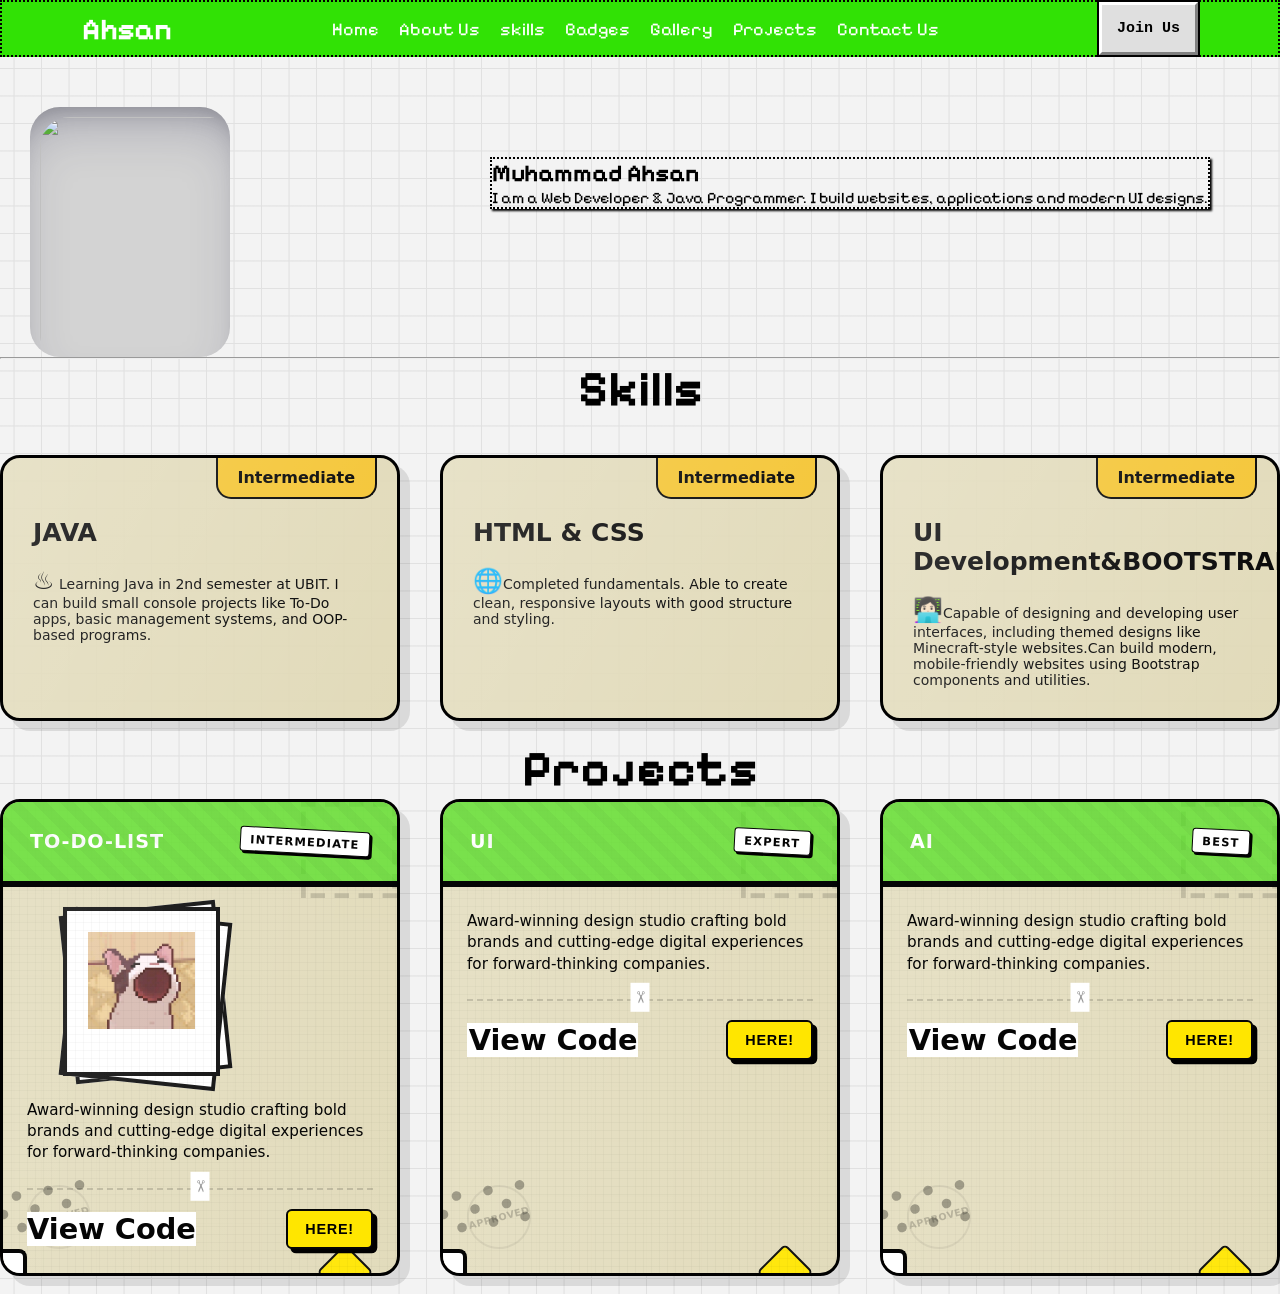
==== sas.html @ b1543da8 "first commit" ====
<!DOCTYPE html>
<html lang="en">
<head>
  <meta charset="UTF-8">
  <meta name="viewport" content="width=device-width, initial-scale=1.0">
  <link rel="stylesheet" href="ss.css">
  <link rel="preconnect" href="https://fonts.googleapis.com">
<link rel="preconnect" href="https://fonts.gstatic.com" crossorigin>
<link href="https://fonts.googleapis.com/css2?family=BBH+Sans+Bartle&family=BBH+Sans+Bogle&family=BBH+Sans+Hegarty&family=Bitcount+Grid+Single:wght@100..900&family=Noto+Sans+JP:wght@100..900&family=Oswald:wght@200..700&family=Pixelify+Sans:wght@400..700&family=Poppins:ital,wght@0,100;0,200;0,300;0,400;0,500;0,600;0,700;0,800;0,900;1,100;1,200;1,300;1,400;1,500;1,600;1,700;1,800;1,900&family=Roboto:ital,wght@0,100..900;1,100..900&display=swap" rel="stylesheet">
  <title>AHSAN</title>
</head>
<body>
    <nav class="Nav">
        <div style="font-size: 30px;font-family: Pixelify Sans;color: white;"><b>Ahsan</b></div>
        <div>
            <ul>
                <li><a href="Home.html" target="_blank">Home</a></li>
                <li><a href="AboutUs.html" target="_blank">About Us</a></li>
               <li><a href="Progress.html" target="_blank">skills</a></li>
                <li><a href="Progress.html" target="_blank">Badges</a></li>
                 <li><a href="Progress.html" target="_blank">Gallery</a></li>
                
                <li><a href="projects.html" target="_blank">Projects</a></li>
                <li><a href="Contactus.html" target="_blank">Contact Us</a></li>
            </ul>
           
        </div>
         <div>
           
<button class="button">Join Us</button>

            </div>
    </nav>
   
<div class="container"></div>
<section class="hero">
  <div class="card1"><img src="./Assets/Gemini_Generated_Image_vzeqzlvzeqzlvzeq.png" alt=""></div>
<div style="padding-top: 100px; padding-right: 70px;font-family:Pixelify Sans;width: fit-content;">
  <div style="border: 2px dotted black;box-shadow: 2px 2px 2px black;">
    <h1>Muhammad Ahsan</h1>
    <p>I am a Web Developer & Java Programmer. I build websites, applications and modern UI designs.</p>
  </div>


</div>
</section>
<hr>
<Section>
  <div style="text-align: center;"><h2 style="font-size: 50px;font-weight: 7000; font-family:Pixelify Sans ;">Skills</h2></div>
  <br>
  <br>
  </Section>
  <!-- CARDS  CARDS CARDS CARDS CARDS CARDS CARDSCARDSCARDSCARDSCARDSCARDSCARDSCARDSCARDSCARDS--> 
   <div class="Skillcard">
<div class="card">
  <div class="content">
    <div class="name">JAVA</div>
    <div class="handle">Intermediate</div>
    <div class="title">
      <span class="emoji">♨️</span>     Learning Java in 2nd semester at UBIT. I can build small console projects like To-Do apps, basic management systems, and OOP-based programs.

    </div>
  </div>
  <div class="dots orange-dots"></div>
  <div class="dots pink-dots"></div>
</div>

  


<!--CARD 2 -->
<div class="card">
  <div class="content">
    <div class="name">HTML & CSS</div>
    <div class="handle">Intermediate</div>
    <div class="title">
      <span class="emoji">🌐</span>Completed fundamentals. Able to create clean, responsive layouts with good structure and styling.

    </div>
  </div>
  <div class="dots orange-dots"></div>
  <div class="dots pink-dots"></div>
</div>


  

<!--CARD 3-->
<div class="card">
  <div class="content">
    <div class="name">UI Development&BOOTSTRAP</div>
    <div class="handle">Intermediate</div>
    <div class="title">
      <span class="emoji">👩🏻‍💻</span>Capable of designing and developing user interfaces, including themed designs like Minecraft-style websites.Can build modern, mobile-friendly websites using Bootstrap components and utilities.

    </div>
  </div>
  <div class="dots orange-dots"></div>
  <div class="dots pink-dots"></div>
</div>


</div>
<br>
  <!-- CARDS  CARDS CARDS CARDS CARDS CARDS CARDSCARDSCARDSCARDSCARDSCARDSCARDSCARDSCARDSCARDS--> 
   
    <div style="text-align: center;"> <h2 style="font-family:Pixelify Sans;font-size: 50px;font-weight: 7000;">Projects</h2></div>
   <!-- CARDS  CARDS CARDS CARDS CARDS CARDS CARDSCARDSCARDSCARDSCARDSCARDSCARDSCARDSCARDSCARDS--> 
   <div class="Skillcard">
<div class="card">
  <div class="card-pattern-grid"></div>
  <div class="card-overlay-dots"></div>

  <div class="bold-pattern">
    <svg viewBox="0 0 100 100">
      <path
        stroke-dasharray="15 10"
        stroke-width="10"
        stroke="#000"
        fill="none"
        d="M0,0 L100,0 L100,100 L0,100 Z"
      ></path>
    </svg>
  </div>

  <div class="card-title-area">
    <span>To-Do-List</span>
    <span class="card-tag">Intermediate</span>
  </div>

  

<!--PHOTOSECTOPM --> 
<p class="browser-warning">
  If this looks wonky to you it's because this browser doesn't support the CSS
  property 'aspect-ratio'.
</p>
<div class="stack">
  <div class="card2">
    <div class="image"><img src="/Pop Cat Pixel Animation.jpeg" alt="" ></div>
    
  </div>
</div>
<div class="card-body">
    <div class="card-description">
      Award-winning design studio crafting bold brands and cutting-edge digital
      experiences for forward-thinking companies.
    </div>
    <div class="card-actions">
      <div class="price" >
        View Code
      
      </div>

      <button class="card-button"><a href="https://github.com/Muhammad-AhsanDev" style="text-decoration: none;color: #000;">Here!</a></button>
    </div>
  </div>

  <div class="dots-pattern">
    <svg viewBox="0 0 80 40">
      <circle fill="#000" r="3" cy="10" cx="10"></circle>
      <circle fill="#000" r="3" cy="10" cx="30"></circle>
      <circle fill="#000" r="3" cy="10" cx="50"></circle>
      <circle fill="#000" r="3" cy="10" cx="70"></circle>
      <circle fill="#000" r="3" cy="20" cx="20"></circle>
      <circle fill="#000" r="3" cy="20" cx="40"></circle>
      <circle fill="#000" r="3" cy="20" cx="60"></circle>
      <circle fill="#000" r="3" cy="30" cx="10"></circle>
      <circle fill="#000" r="3" cy="30" cx="30"></circle>
      <circle fill="#000" r="3" cy="30" cx="50"></circle>
      <circle fill="#000" r="3" cy="30" cx="70"></circle>
    </svg>
  </div>

  <div class="accent-shape"></div>
  <div class="corner-slice"></div>

  <div class="stamp">
    <span class="stamp-text">Approved</span>
  </div>
</div>

  


<!--CARD 2 -->
<div class="card">
  <div class="card-pattern-grid"></div>
  <div class="card-overlay-dots"></div>

  <div class="bold-pattern">
    <svg viewBox="0 0 100 100">
      <path
        stroke-dasharray="15 10"
        stroke-width="10"
        stroke="#000"
        fill="none"
        d="M0,0 L100,0 L100,100 L0,100 Z"
      ></path>
    </svg>
  </div>

  <div class="card-title-area">
    <span>UI</span>
    <span class="card-tag">EXPERT</span>
  </div>

  <div class="card-body">
    <div class="card-description">
      Award-winning design studio crafting bold brands and cutting-edge digital
      experiences for forward-thinking companies.
    </div>


    <div class="card-actions">
      <div class="price">
        <span class="price-currency"></span>View Code
       
      </div>

      <button class="card-button"><a href="https://github.com/Muhammad-AhsanDev" style="text-decoration: none;color: #000;">Here!</a></button>
    </div>
  </div>

  <div class="dots-pattern">
    <svg viewBox="0 0 80 40">
      <circle fill="#000" r="3" cy="10" cx="10"></circle>
      <circle fill="#000" r="3" cy="10" cx="30"></circle>
      <circle fill="#000" r="3" cy="10" cx="50"></circle>
      <circle fill="#000" r="3" cy="10" cx="70"></circle>
      <circle fill="#000" r="3" cy="20" cx="20"></circle>
      <circle fill="#000" r="3" cy="20" cx="40"></circle>
      <circle fill="#000" r="3" cy="20" cx="60"></circle>
      <circle fill="#000" r="3" cy="30" cx="10"></circle>
      <circle fill="#000" r="3" cy="30" cx="30"></circle>
      <circle fill="#000" r="3" cy="30" cx="50"></circle>
      <circle fill="#000" r="3" cy="30" cx="70"></circle>
    </svg>
  </div>

  <div class="accent-shape"></div>
  <div class="corner-slice"></div>

  <div class="stamp">
    <span class="stamp-text">Approved</span>
  </div>
</div>

  

<!--CARD 3-->
<div class="card">
  <div class="card-pattern-grid"></div>
  <div class="card-overlay-dots"></div>

  <div class="bold-pattern">
    <svg viewBox="0 0 100 100">
      <path
        stroke-dasharray="15 10"
        stroke-width="10"
        stroke="#000"
        fill="none"
        d="M0,0 L100,0 L100,100 L0,100 Z"
      ></path>
    </svg>
  </div>

  <div class="card-title-area">
    <span>AI</span>
    <span class="card-tag">BEST</span>
  </div>

  <div class="card-body">
    <div class="card-description">
      Award-winning design studio crafting bold brands and cutting-edge digital
      experiences for forward-thinking companies.
    </div>


    <div class="card-actions">
      <div class="price">
        <span class="price-currency"></span>View Code
       
      </div>

      <button class="card-button"><a href="https://github.com/Muhammad-AhsanDev" style="text-decoration: none;color: #000;">Here!</a></button>
    </div>
  </div>

  <div class="dots-pattern">
    <svg viewBox="0 0 80 40">
      <circle fill="#000" r="3" cy="10" cx="10"></circle>
      <circle fill="#000" r="3" cy="10" cx="30"></circle>
      <circle fill="#000" r="3" cy="10" cx="50"></circle>
      <circle fill="#000" r="3" cy="10" cx="70"></circle>
      <circle fill="#000" r="3" cy="20" cx="20"></circle>
      <circle fill="#000" r="3" cy="20" cx="40"></circle>
      <circle fill="#000" r="3" cy="20" cx="60"></circle>
      <circle fill="#000" r="3" cy="30" cx="10"></circle>
      <circle fill="#000" r="3" cy="30" cx="30"></circle>
      <circle fill="#000" r="3" cy="30" cx="50"></circle>
      <circle fill="#000" r="3" cy="30" cx="70"></circle>
    </svg>
  </div>

  <div class="accent-shape"></div>
  <div class="corner-slice"></div>

  <div class="stamp">
    <span class="stamp-text">Approved</span>
  </div>
</div>

</div>
<br>
   
<!-- From Uiverse.io by 0xnihilism --> 

</body>
</html>
---- ss.css ----
*{
    margin: 0%;
    padding: 0px;
    box-sizing: border-box;
   
}
.Nav{
    display: flex;
    justify-content: space-around;
    background-color:rgb(49, 226, 5);
    align-items: center;
    position:sticky;
    border: 2px  black;
    border-style: dotted;
    
}
.Nav div ul{
    display: flex;
    gap: 20px;
}
.Nav div ul li{
    font-size: large;
    font-family:monospace;
    text-decoration: none;
    color: rgb(0, 0, 0);
    list-style-type: none;
    
    
    
}

.Nav div ul li a{
    text-decoration: none;
    color: rgb(255, 255, 255);
    font-family: Pixelify Sans;
  
}
.Nav div ul li a:hover{
    text-decoration:underline;
    color: black;
}
/* From Uiverse.io by asgardOP */ 
.button {
  cursor: pointer;
  width:max-content;
  height:min-content;
  padding: 15px;
  background-color: rgb(223, 223, 223);
  border-left: 3px solid white;
  border-top: 3px solid white;
  border-right: 3px solid gray;
  border-bottom: 3px solid gray;
  font-family: "Courier New", Courier, monospace;
  font-size: 15px;
  font-weight: 900;
  outline: 2px solid black;
}

.button:hover {
  background-color: rgb(0, 197, 0);
  color: white;
  outline-color: white;
  border-left: 3px solid rgb(0, 255, 0);
  border-top: 3px solid rgb(0, 255, 0);
  border-right: 3px solid green;
  border-bottom: 3px solid green;
}

.button:active {
  border-left: 3px solid green;
  border-top: 3px solid green;
  border-right: 3px solid rgb(0, 255, 0);
  border-bottom: 3px solid rgb(0, 255, 0);
}


/*bodybg*/ 
body{
  width: 100%;
  height: 100%;
  --color: #E1E1E1;
  background-color: #F3F3F3;
  background-image: linear-gradient(0deg, transparent 24%, var(--color) 25%, var(--color) 26%, transparent 27%,transparent 74%, var(--color) 75%, var(--color) 76%, transparent 77%,transparent),
      linear-gradient(90deg, transparent 24%, var(--color) 25%, var(--color) 26%, transparent 27%,transparent 74%, var(--color) 75%, var(--color) 76%, transparent 77%,transparent);
  background-size: 55px 55px;
}

 
.card1 {margin-top: 50px;
  width: fit-content;
  height: fit-content;
  border-radius: 30px;
  background: lightgrey;
  box-shadow: rgba(50, 50, 93, 0.25) 0px 30px 50px -12px inset, rgba(0, 0, 0, 0.3) 0px 18px 26px -18px inset;
  margin-left: 30px;
}
img{
  padding: 10px;
  width: 200px;
  height: 250px;
  border-radius: 40px 20px 40px 20px;
}
.hero{
  display: flex;
  justify-content:space-between;
}
/* From Uiverse.io by seoulchik */ 
.card {
  --primary: #5ce22bc7;
  --primary-hover: #ff6d43;
  --secondary: #ffe600;
  --secondary-hover: #66ff00;
  --accent: #00e0b0;
  --text: #050505;
  --bg: #ffffff;
  --shadow-color: #000000;
  --pattern-color: #cfcfcf;

  position: relative;
  width: 20em;
  background: var(--bg);
  border: 0.35em solid var(--text);
  border-radius: 0.6em;
  box-shadow:
    0.7em 0.7em 0 var(--shadow-color),
    inset 0 0 0 0.15em rgba(0, 0, 0, 0.05);
  transition: all 0.4s cubic-bezier(0.23, 1, 0.32, 1);
  overflow: hidden;
  font-family: ui-sans-serif, system-ui, sans-serif;
  transform-origin: center;
}

.card:hover {
  transform: translate(-0.4em, -0.4em) scale(1.02);
  box-shadow: 1em 1em 0 var(--shadow-color);
}

.card:hover .card-pattern-grid,
.card:hover .card-overlay-dots {
  opacity: 1;
}

.card:active {
  transform: translate(0.1em, 0.1em) scale(0.98);
  box-shadow: 0.5em 0.5em 0 var(--shadow-color);
}

.card::before {
  content: "";
  position: absolute;
  top: -1em;
  right: -1em;
  width: 4em;
  height: 4em;
  background: var(--accent);
  transform: rotate(45deg);
  z-index: 1;
}

.card::after {
  content: "★";
  position: absolute;
  top: 0.4em;
  right: 0.4em;
  color: var(--text);
  font-size: 1.2em;
  font-weight: bold;
  z-index: 2;
}

.card-pattern-grid {
  position: absolute;
  inset: 0;
  background-image: linear-gradient(
      to right,
      rgba(0, 0, 0, 0.05) 1px,
      transparent 1px
    ),
    linear-gradient(to bottom, rgba(0, 0, 0, 0.05) 1px, transparent 1px);
  background-size: 0.5em 0.5em;
  pointer-events: none;
  opacity: 0.5;
  transition: opacity 0.4s ease;
  z-index: 1;
}

.card-overlay-dots {
  position: absolute;
  inset: 0;
  background-image: radial-gradient(var(--pattern-color) 1px, transparent 1px);
  background-size: 1em 1em;
  background-position: -0.5em -0.5em;
  pointer-events: none;
  opacity: 0;
  transition: opacity 0.4s ease;
  z-index: 1;
}

.bold-pattern {
  position: absolute;
  top: 0;
  right: 0;
  width: 6em;
  height: 6em;
  opacity: 0.15;
  pointer-events: none;
  z-index: 1;
}

.card-title-area {
  position: relative;
  padding: 1.4em;
  background: var(--primary);
  color: var(--bg);
  font-weight: 800;
  font-size: 1.2em;
  display: flex;
  justify-content: space-between;
  align-items: center;
  border-bottom: 0.35em solid var(--text);
  text-transform: uppercase;
  letter-spacing: 0.05em;
  z-index: 2;
  overflow: hidden;
}

.card-title-area::before {
  content: "";
  position: absolute;
  top: 0;
  left: 0;
  width: 100%;
  height: 100%;
  background: repeating-linear-gradient(
    45deg,
    rgba(0, 0, 0, 0.1),
    rgba(0, 0, 0, 0.1) 0.5em,
    transparent 0.5em,
    transparent 1em
  );
  pointer-events: none;
  opacity: 0.3;
}

.card-tag {
  background: var(--bg);
  color: var(--text);
  font-size: 0.6em;
  font-weight: 800;
  padding: 0.4em 0.8em;
  border: 0.15em solid var(--text);
  border-radius: 0.3em;
  box-shadow: 0.2em 0.2em 0 var(--shadow-color);
  text-transform: uppercase;
  letter-spacing: 0.1em;
  transform: rotate(3deg);
  transition: all 0.3s ease;
}

.card:hover .card-tag {
  transform: rotate(-2deg) scale(1.1);
  box-shadow: 0.25em 0.25em 0 var(--shadow-color);
}

.card-body {
  position: relative;
  padding: 1.5em;
  z-index: 2;
}

.card-description {
  margin-bottom: 1.5em;
  color: var(--text);
  font-size: 0.95em;
  line-height: 1.4;
  font-weight: 500;
}

.feature-grid {
  display: grid;
  grid-template-columns: 1fr 1fr;
  gap: 1em;
  margin-bottom: 1.5em;
}

.feature-item {
  display: flex;
  align-items: center;
  gap: 0.6em;
  transition: transform 0.2s ease;
}

.feature-item:hover {
  transform: translateX(0.3em);
}

.feature-icon {
  width: 1.4em;
  height: 1.4em;
  display: flex;
  align-items: center;
  justify-content: center;
  background: var(--secondary);
  border: 0.12em solid var(--text);
  border-radius: 0.3em;
  box-shadow: 0.2em 0.2em 0 rgba(0, 0, 0, 0.2);
  transition: all 0.2s ease;
}

.feature-item:hover .feature-icon {
  background: var(--secondary-hover);
  transform: rotate(-5deg);
}

.feature-icon svg {
  width: 0.9em;
  height: 0.9em;
  fill: var(--bg);
}

.feature-text {
  font-size: 0.85em;
  font-weight: 600;
  color: var(--text);
}

.card-actions {
  display: flex;
  justify-content: space-between;
  align-items: center;
  margin-top: 1.5em;
  padding-top: 1.2em;
  border-top: 0.15em dashed rgba(0, 0, 0, 0.15);
  position: relative;
}

.card-actions::before {
  content: "✂";
  position: absolute;
  top: -0.8em;
  left: 50%;
  transform: translateX(-50%) rotate(90deg);
  background: var(--bg);
  padding: 0 0.5em;
  font-size: 1em;
  color: rgba(0, 0, 0, 0.4);
}

.price {
  position: relative;
  font-size: 1.8em;
  font-weight: 800;
  color: var(--text);
  background: var(--bg);
}

.price::before {
  content: "";
  position: absolute;
  bottom: 0.15em;
  left: 0;
  width: 100%;
  height: 0.2em;
  background: var(--accent);
  z-index: -1;
  opacity: 0.5;
}

.price-currency {
  font-size: 0.6em;
  font-weight: 700;
  vertical-align: top;
  margin-right: 0.1em;
}

.price-period {
  display: block;
  font-size: 0.4em;
  font-weight: 600;
  color: rgba(0, 0, 0, 0.6);
  margin-top: 0.2em;
}

.card-button {
  position: relative;
  background: var(--secondary);
  color: var(--bg);
  font-size: 0.9em;
  font-weight: 700;
  padding: 0.7em 1.2em;
  border: 0.2em solid var(--text);
  border-radius: 0.4em;
  box-shadow: 0.3em 0.3em 0 var(--shadow-color);
  cursor: pointer;
  transition: all 0.2s ease;
  overflow: hidden;
  text-transform: uppercase;
  letter-spacing: 0.05em;
}


.card-button::before {
  content: "";
  position: absolute;
  top: 0;
  left: -100%;
  width: 100%;
  height: 100%;
  background: linear-gradient(
    90deg,
    transparent 0%,
    rgba(255, 255, 255, 0.2) 50%,
    transparent 100%
  );
  transition: left 0.6s ease;
}

.card-button:hover {
  background: var(--secondary-hover);
  transform: translate(-0.1em, -0.1em);
  box-shadow: 0.4em 0.4em 0 var(--shadow-color);
}

.card-button:hover::before {
  left: 100%;
}

.card-button:active {
  transform: translate(0.1em, 0.1em);
  box-shadow: 0.15em 0.15em 0 var(--shadow-color);
}

.dots-pattern {
  position: absolute;
  bottom: 2em;
  left: -2em;
  width: 8em;
  height: 4em;
  opacity: 0.3;
  transform: rotate(-10deg);
  pointer-events: none;
  z-index: 1;
}

.accent-shape {
  position: absolute;
  width: 2.5em;
  height: 2.5em;
  background: var(--secondary);
  border: 0.15em solid var(--text);
  border-radius: 0.3em;
  transform: rotate(45deg);
  bottom: -1.2em;
  right: 2em;
  z-index: 0;
  transition: transform 0.3s ease;
}

.card:hover .accent-shape {
  transform: rotate(55deg) scale(1.1);
}

.stamp {
  position: absolute;
  bottom: 1.5em;
  left: 1.5em;
  width: 4em;
  height: 4em;
  display: flex;
  align-items: center;
  justify-content: center;
  border: 0.15em solid rgba(0, 0, 0, 0.3);
  border-radius: 50%;
  transform: rotate(-15deg);
  opacity: 0.2;
  z-index: 1;
}

.stamp-text {
  font-size: 0.6em;
  font-weight: 800;
  text-transform: uppercase;
  letter-spacing: 0.05em;
}

.corner-slice {
  position: absolute;
  bottom: 0;
  left: 0;
  width: 1.5em;
  height: 1.5em;
  background: var(--bg);
  border-right: 0.25em solid var(--text);
  border-top: 0.25em solid var(--text);
  border-radius: 0 0.5em 0 0;
  z-index: 1;
}


.Skillcard {
  display: flex;
  justify-content: space-between;
}

/* From Uiverse.io by 0xnihilism */ 
.card-container {
  margin: 0;
  padding: 0;
  display: flex;
  justify-content: center;
  align-items: center;
  font-family: Arial, sans-serif;
  background: linear-gradient(135deg, #ffa07a 25%, transparent 25%) -50px 0,
    linear-gradient(225deg, #ffa07a 25%, transparent 25%) -50px 0,
    linear-gradient(315deg, #ffa07a 25%, transparent 25%),
    linear-gradient(45deg, #ffa07a 25%, transparent 25%);
  background-size: 100px 100px;
  background-color: #ffffff;
  perspective: 1000px;
}

.card {
  width: 400px;
  background-color: rgba(223, 216, 179, 0.9);
  border-radius: 20px;
  position: relative;
  border: 3px solid #000;
  box-shadow: 10px 10px 0 rgba(0, 0, 0, 0.1);
  overflow: hidden;
  transition: transform 0.5s cubic-bezier(0.23, 1, 0.32, 1),
    box-shadow 0.5s cubic-bezier(0.23, 1, 0.32, 1);
  transform-style: preserve-3d;
}

.card:hover {
  transform: translateZ(20px) rotateX(5deg) rotateY(-5deg);
  box-shadow: 20px 20px 0 rgba(0, 0, 0, 0.2);
}

.card .content {
  padding: 30px;
  padding-top: 60px;
}

.card .name {
  font-size: 25px;
  font-weight: bold;
  margin-bottom: 20px;
}

.card .handle {
  position: absolute;
  top: 0;
  right: 20px;
  background-color: #f4c430;
  padding: 10px 20px;
  border-radius: 0 0 15px 15px;
  border: 2px solid #000;
  border-top: none;
  font-weight: bold;
}

.card .title {
  font-size: 14px;
}

.card .emoji {
  font-size: 24px;
}

.card::before {
  content: "";
  position: absolute;
  top: -50%;
  left: -50%;
  width: 200%;
  height: 200%;
  background: linear-gradient(
    to bottom right,
    rgba(255, 255, 255, 0.3),
    rgba(255, 255, 255, 0) 80%
  );
  transform: rotate(-30deg);
  pointer-events: none;
}

.card .name,
.card .title {
  transition: transform 0.3s ease-out, opacity 0.3s ease-out;
}

.card:hover .name {
  transform: translateZ(30px);
}

.card:hover .title {
  transform: translateZ(20px);
}

.card .handle {
  transition: transform 0.3s ease-out, background-color 0.3s ease-out;
}

.card:hover .handle {
  transform: translateZ(40px) translateY(-5px);
  background-color: #ffdb58;
}

.card .emoji {
  display: inline-block;
  transition: transform 0.3s ease-out;
}

.card:hover .emoji {
  transform: translateZ(50px) rotate(15deg) scale(1.2);
}

@keyframes glitch {
  0% {
    clip-path: inset(50% 0 30% 0);
    transform: translate(-5px, 5px);
  }
  20% {
    clip-path: inset(10% 0 60% 0);
    transform: translate(5px, -5px);
  }
  40% {
    clip-path: inset(40% 0 20% 0);
    transform: translate(-5px, 5px);
  }
  60% {
    clip-path: inset(80% 0 5% 0);
    transform: translate(5px, -5px);
  }
  80% {
    clip-path: inset(15% 0 70% 0);
    transform: translate(-5px, 5px);
  }
  100% {
    clip-path: inset(50% 0 30% 0);
    transform: translate(5px, -5px);
  }
}

.card::after {
  content: attr(data-content);
  position: absolute;
  top: 0;
  left: 0;
  right: 0;
  bottom: 0;
  background: rgba(255, 255, 255, 0.9);
  opacity: 0;
  z-index: -1;
}

.card:hover::after {
  opacity: 0.1;
}



/* From Uiverse.io by janisar-hyder */ 
img {
  display: block;
  max-width: 100%;
}

.stack {
  width: 55%;
  max-width: 400px;
  transition: 0.25s ease;
  &:hover {
    transform: rotate(5deg);
    .card:before {
      transform: translatey(-2%) rotate(-4deg);
    }
    .card:after {
      transform: translatey(2%) rotate(4deg);
    }
  }
}

.card2 {
    margin-top: 20px;
    margin-left: 60px;
  aspect-ratio: 3 / 2;
  border: 4px solid;
  background-color: #fff;
  position: relative;
  transition: 0.15s ease;
  cursor: pointer;
  padding: 5% 5% 15% 5%;
  &:before,
  &:after {
    content: "";
    display: block;
    position: absolute;
    height: 100%;
    width: 100%;
    border: 4px solid;
    background-color: #fff;
    transform-origin: center center;
    z-index: -1;
    transition: 0.15s ease;
    top: 0;
    left: 0;
  }

  &:before {
    transform: translatey(-2%) rotate(-6deg);
  }

  &:after {
    transform: translatey(2%) rotate(6deg);
  }
}
.image img {
  width: 100%;
  height: 100%;
  object-fit: cover;
  border-radius: inherit;
}

.browser-warning {
  margin-bottom: 4rem;
}

@supports (aspect-ratio: 1 / 1) {
  .browser-warning {
    display: none;
  }
}
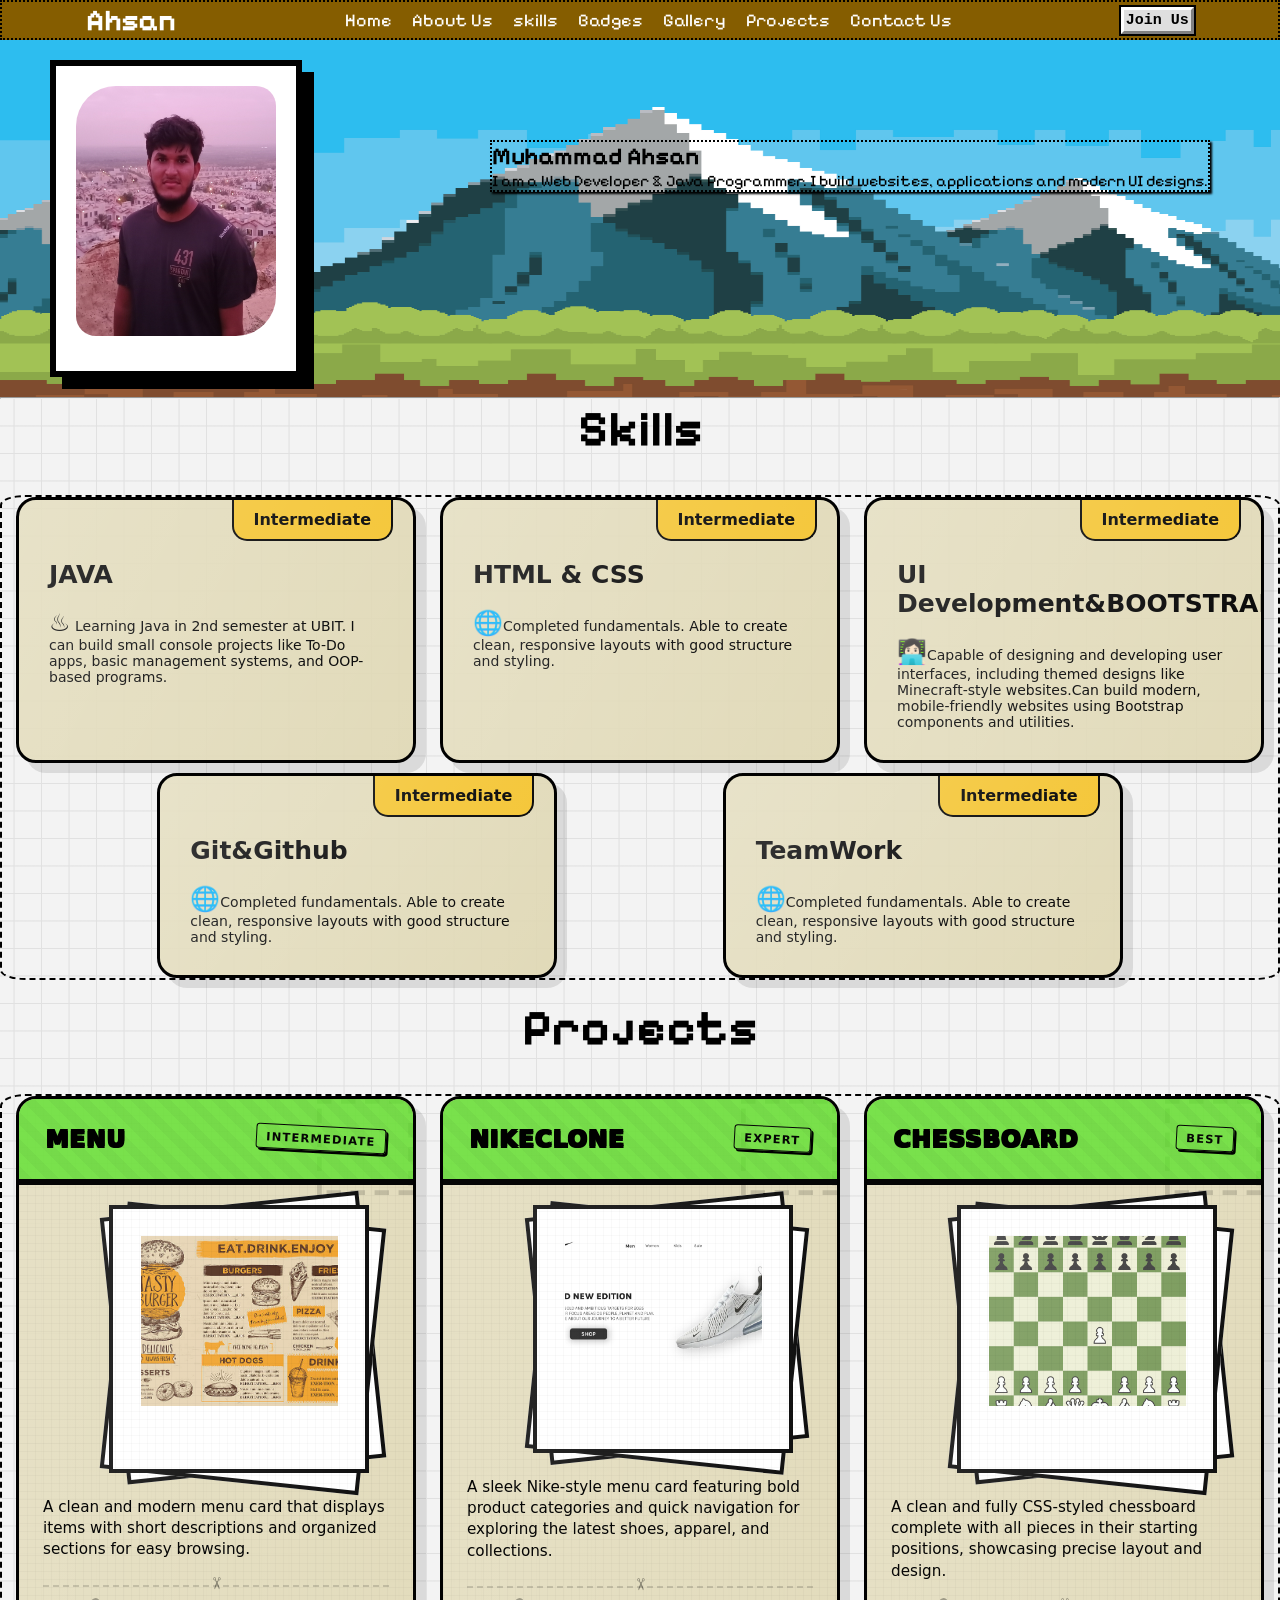
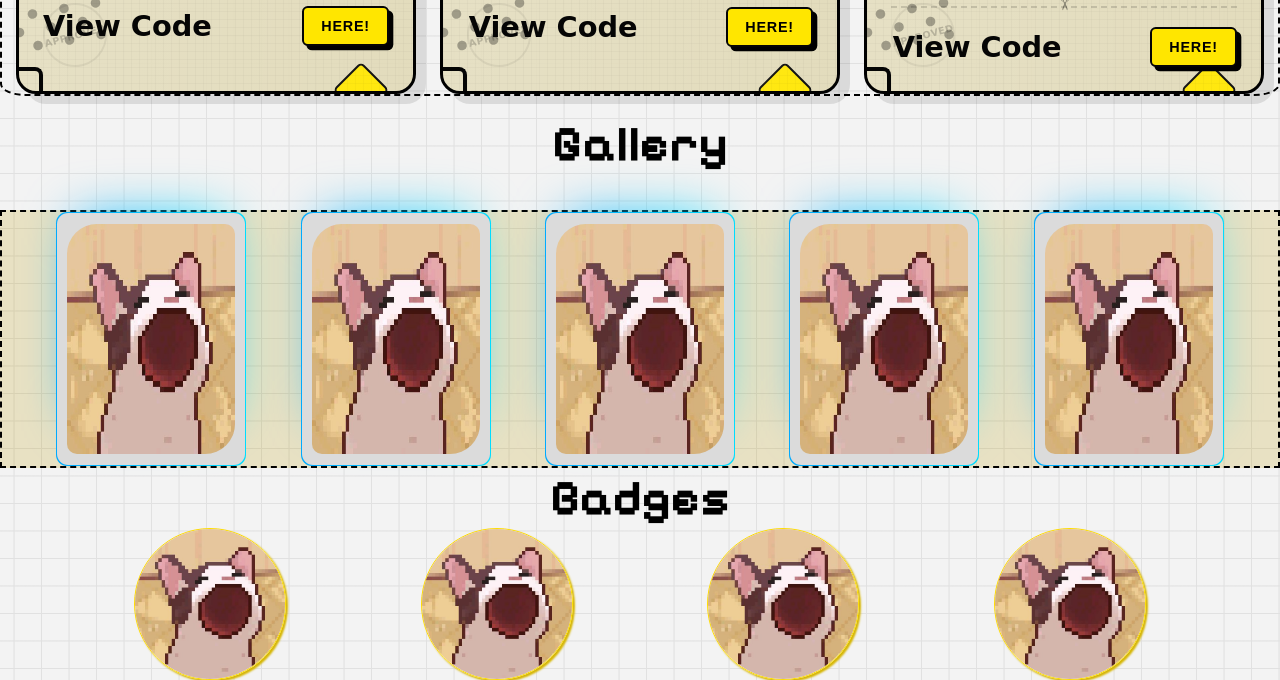
==== commit c54ac376: "makedalot" ====
--- a/sas.html
+++ b/sas.html
@@ -7,7 +7,10 @@
   <link rel="preconnect" href="https://fonts.googleapis.com">
 <link rel="preconnect" href="https://fonts.gstatic.com" crossorigin>
 <link href="https://fonts.googleapis.com/css2?family=BBH+Sans+Bartle&family=BBH+Sans+Bogle&family=BBH+Sans+Hegarty&family=Bitcount+Grid+Single:wght@100..900&family=Noto+Sans+JP:wght@100..900&family=Oswald:wght@200..700&family=Pixelify+Sans:wght@400..700&family=Poppins:ital,wght@0,100;0,200;0,300;0,400;0,500;0,600;0,700;0,800;0,900;1,100;1,200;1,300;1,400;1,500;1,600;1,700;1,800;1,900&family=Roboto:ital,wght@0,100..900;1,100..900&display=swap" rel="stylesheet">
-  <title>AHSAN</title>
+<link rel="preconnect" href="https://fonts.googleapis.com">
+<link rel="preconnect" href="https://fonts.gstatic.com" crossorigin>
+<link href="https://fonts.googleapis.com/css2?family=Jersey+25&family=VT323&display=swap" rel="stylesheet">
+<title>AHSAN</title>
 </head>
 <body>
     <nav class="Nav">
@@ -34,7 +37,12 @@
    
 <div class="container"></div>
 <section class="hero">
-  <div class="card1"><img src="./Assets/Gemini_Generated_Image_vzeqzlvzeqzlvzeq.png" alt=""></div>
+<div class="uni-card">
+  <span class="uni-card-title"><img src="image copy.png" alt="" style="padding: 0px;"></span>
+ 
+</div>
+</div>
+
 <div style="padding-top: 100px; padding-right: 70px;font-family:Pixelify Sans;width: fit-content;">
   <div style="border: 2px dotted black;box-shadow: 2px 2px 2px black;">
     <h1>Muhammad Ahsan</h1>
@@ -98,6 +106,31 @@
   <div class="dots orange-dots"></div>
   <div class="dots pink-dots"></div>
 </div>
+<div class="card">
+  <div class="content">
+    <div class="name">Git&Github</div>
+    <div class="handle">Intermediate</div>
+    <div class="title">
+      <span class="emoji">🌐</span>Completed fundamentals. Able to create clean, responsive layouts with good structure and styling.
+
+    </div>
+  </div>
+  <div class="dots orange-dots"></div>
+  <div class="dots pink-dots"></div>
+</div>
+<div class="card">
+  <div class="content">
+    <div class="name">TeamWork</div>
+    <div class="handle">Intermediate</div>
+    <div class="title">
+      <span class="emoji">🌐</span>Completed fundamentals. Able to create clean, responsive layouts with good structure and styling.
+
+    </div>
+  </div>
+  <div class="dots orange-dots"></div>
+  <div class="dots pink-dots"></div>
+</div>
+
 
 
 </div>
@@ -105,7 +138,9 @@
   <!-- CARDS  CARDS CARDS CARDS CARDS CARDS CARDSCARDSCARDSCARDSCARDSCARDSCARDSCARDSCARDSCARDS--> 
    
     <div style="text-align: center;"> <h2 style="font-family:Pixelify Sans;font-size: 50px;font-weight: 7000;">Projects</h2></div>
-   <!-- CARDS  CARDS CARDS CARDS CARDS CARDS CARDSCARDSCARDSCARDSCARDSCARDSCARDSCARDSCARDSCARDS--> 
+   <br>
+   <br>
+    <!-- CARDS  CARDS CARDS CARDS CARDS CARDS CARDSCARDSCARDSCARDSCARDSCARDSCARDSCARDSCARDSCARDS--> 
    <div class="Skillcard">
 <div class="card">
   <div class="card-pattern-grid"></div>
@@ -124,28 +159,30 @@
   </div>
 
   <div class="card-title-area">
-    <span>To-Do-List</span>
+    <span style="font-family:Jersey 25;  text-shadow:
+    -1px -1px 0 black,
+     1px -1px 0 black,
+    -1px  1px 0 black,
+     1px  1px 0 black;font-size: larger;"><b>Menu</b></span>
     <span class="card-tag">Intermediate</span>
   </div>
 
   
 
 <!--PHOTOSECTOPM --> 
-<p class="browser-warning">
-  If this looks wonky to you it's because this browser doesn't support the CSS
-  property 'aspect-ratio'.
-</p>
-<div class="stack">
+
+<div class="stack" style="width: 350px;">
   <div class="card2">
-    <div class="image"><img src="/Pop Cat Pixel Animation.jpeg" alt="" ></div>
+    <div class="image"><img src="/menu.png" alt="" style="height: 190px;"></div>
     
   </div>
 </div>
 <div class="card-body">
     <div class="card-description">
-      Award-winning design studio crafting bold brands and cutting-edge digital
-      experiences for forward-thinking companies.
-    </div>
+     A clean and modern menu card that displays items with short descriptions and organized sections for easy browsing.
+    </div>
+  
+  
     <div class="card-actions">
       <div class="price" >
         View Code
@@ -201,14 +238,22 @@
   </div>
 
   <div class="card-title-area">
-    <span>UI</span>
+    <span style="font-family:Jersey 25;  text-shadow:
+    -1px -1px 0 black,
+     1px -1px 0 black,
+    -1px  1px 0 black,
+     1px  1px 0 black;font-size: larger;"><b>NikeClone</b></span>
     <span class="card-tag">EXPERT</span>
   </div>
-
+<div class="stack" style="width: 350px;">
+  <div class="card2">
+    <div class="image"><img src="/image.png" alt="" style="height: 170px;"></div>
+    
+  </div>
+</div>
   <div class="card-body">
     <div class="card-description">
-      Award-winning design studio crafting bold brands and cutting-edge digital
-      experiences for forward-thinking companies.
+     A sleek Nike-style menu card featuring bold product categories and quick navigation for exploring the latest shoes, apparel, and collections.
     </div>
 
 
@@ -266,14 +311,22 @@
   </div>
 
   <div class="card-title-area">
-    <span>AI</span>
+    <span style="font-family:Jersey 25;  text-shadow:
+    -1px -1px 0 black,
+     1px -1px 0 black,
+    -1px  1px 0 black,
+     1px  1px 0 black;font-size: larger;"><b>ChessBoard</b></span>
     <span class="card-tag">BEST</span>
   </div>
-
+<div class="stack" style="width: 350px;">
+  <div class="card2">
+    <div class="image"><img src="/chess.png" alt="" style="height: 190px;" ></div>
+    
+  </div>
+</div>
   <div class="card-body">
     <div class="card-description">
-      Award-winning design studio crafting bold brands and cutting-edge digital
-      experiences for forward-thinking companies.
+      A clean and fully CSS-styled chessboard complete with all pieces in their starting positions, showcasing precise layout and design.
     </div>
 
 
@@ -314,7 +367,55 @@
 </div>
 <br>
    
-<!-- From Uiverse.io by 0xnihilism --> 
+<!-- Gallery --> 
+ <div style="text-align: center;"> <h2 style="font-family:Pixelify Sans;font-size: 50px;font-weight: 7000;">Gallery</h2></div>
+ <br><br>
+ <!-- From Uiverse.io by JAE2Dev --> 
+  <div class="Gallerycards" style="border: 2px dashed black;background-color: rgba(184, 151, 2, 0.2);">
+    <div class="custom-card">
+  <div class="custom-card-info">
+   <img src="Pop Cat Pixel Animation.jpeg" alt="">
+  </div>
+</div>
+<div class="custom-card">
+  <div class="custom-card-info">
+   <img src="Pop Cat Pixel Animation.jpeg" alt="">
+  </div>
+</div>
+<div class="custom-card">
+  <div class="custom-card-info">
+   <img src="Pop Cat Pixel Animation.jpeg" alt="">
+  </div>
+</div>
+<div class="custom-card">
+  <div class="custom-card-info">
+   <img src="Pop Cat Pixel Animation.jpeg" alt="">
+  </div>
+</div>
+<div class="custom-card">
+  <div class="custom-card-info">
+   <img src="Pop Cat Pixel Animation.jpeg" alt="">
+  </div>
+</div>
+  </div>
+
+<!-- Badges -->
+  <div style="text-align: center;"> <h2 style="font-family:Pixelify Sans;font-size: 50px;font-weight: 7000;">Badges</h2></div>
+
+ <div class="Badges">
+    <div class="Badges-Card"> 
+    <img src="Pop Cat Pixel Animation.jpeg" alt="" style="width: 150px;height: 150px; border-radius: 50%;padding:0px;">
+    </div>
+      <div class="Badges-Card"> 
+    <img src="Pop Cat Pixel Animation.jpeg" alt="" style="width: 150px;height: 150px; border-radius: 50%;padding:0px;">
+    </div>
+      <div class="Badges-Card"> 
+    <img src="Pop Cat Pixel Animation.jpeg" alt="" style="width: 150px;height: 150px; border-radius: 50%;padding:0px;">
+    </div>
+      <div class="Badges-Card"> 
+    <img src="Pop Cat Pixel Animation.jpeg" alt="" style="width: 150px;height: 150px; border-radius: 50%;padding:0px;">
+    </div>
+ </div>
 
 </body>
 </html>
--- a/ss.css
+++ b/ss.css
@@ -7,7 +7,7 @@
 .Nav{
     display: flex;
     justify-content: space-around;
-    background-color:rgb(49, 226, 5);
+    background-color:rgb(133, 93, 0);
     align-items: center;
     position:sticky;
     border: 2px  black;
@@ -44,7 +44,7 @@
   cursor: pointer;
   width:max-content;
   height:min-content;
-  padding: 15px;
+  padding: 2px;
   background-color: rgb(223, 223, 223);
   border-left: 3px solid white;
   border-top: 3px solid white;
@@ -86,14 +86,7 @@
 }
 
  
-.card1 {margin-top: 50px;
-  width: fit-content;
-  height: fit-content;
-  border-radius: 30px;
-  background: lightgrey;
-  box-shadow: rgba(50, 50, 93, 0.25) 0px 30px 50px -12px inset, rgba(0, 0, 0, 0.3) 0px 18px 26px -18px inset;
-  margin-left: 30px;
-}
+
 img{
   padding: 10px;
   width: 200px;
@@ -103,6 +96,10 @@
 .hero{
   display: flex;
   justify-content:space-between;
+  background-image: url(4815143_45908.jpg);
+  background-size: contain;
+  background-repeat: no-repeat;
+  background-size: 100% 390px;
 }
 /* From Uiverse.io by seoulchik */ 
 .card {
@@ -110,9 +107,9 @@
   --primary-hover: #ff6d43;
   --secondary: #ffe600;
   --secondary-hover: #66ff00;
-  --accent: #00e0b0;
+  --accent: #00e0af00;
   --text: #050505;
-  --bg: #ffffff;
+  --bg: #ffe60000;
   --shadow-color: #000000;
   --pattern-color: #cfcfcf;
 
@@ -498,8 +495,13 @@
 
 
 .Skillcard {
-  display: flex;
-  justify-content: space-between;
+  display:flex;
+  justify-content:space-evenly;
+  border: 2px dashed black;
+  border-radius: 2%;
+  flex-wrap: wrap;
+  gap: 10px;
+  
 }
 
 /* From Uiverse.io by 0xnihilism */ 
@@ -683,7 +685,7 @@
 
 .card2 {
     margin-top: 20px;
-    margin-left: 60px;
+    margin-left: 90px;
   aspect-ratio: 3 / 2;
   border: 4px solid;
   background-color: #fff;
@@ -704,7 +706,8 @@
     z-index: -1;
     transition: 0.15s ease;
     top: 0;
-    left: 0;
+    left: 0px;
+    right: 30px;
   }
 
   &:before {
@@ -732,3 +735,140 @@
   }
 }
 
+
+
+
+/* From Uiverse.io by JAE2Dev */ 
+.custom-card {
+  --background: linear-gradient(to right, #01aaff 0%, #00ddff 100%);
+  width: 190px;
+  height: 254px;
+  padding: 0.9px;
+  border-radius: 0.7rem;
+  overflow: visible;
+  background: #f7ba2b;
+  background: var(--background);
+  position: relative;
+  z-index: 1;
+}
+
+.custom-card::after {
+  position: absolute;
+  content: "";
+  top: -22px;
+  left: 0px;
+  right: 0;
+  z-index: -1;
+  height: 100%;
+  width: 100%;
+  transform: scale(0.76);
+  filter: blur(34.5px);
+  background: #f7ba2b;
+  background: var(--background);
+  transition: opacity 0.5s;
+}
+
+.custom-card-info {
+  --color: #dbdbdb;
+  background: var(--color);
+  color: var(--color);
+  display: flex;
+  justify-content: center;
+  align-items: center;
+  width: 100%;
+  height: 100%;
+  overflow: visible;
+  border-radius: 0.7rem;
+}
+
+.custom-card .title {
+  font-weight: light;
+  letter-spacing: 0.2em;
+}
+
+/*Hover*/
+.custom-card:hover::after {
+  opacity: 0.6;
+  padding: 0.7rem 0;
+  top: 18px;
+  transition: 0.6s;
+}
+
+.custom-card:hover .custom-card-info {
+  color: #fff9f9;
+  transition: color 1s;
+}
+.Gallerycards{
+  display: flex;
+  justify-content: space-evenly;
+}
+.Badges{
+display: flex;
+justify-content: space-evenly;
+}
+.Badges-Card{
+  border: 1px solid rgb(255, 221, 0);
+  width: fit-content;
+  height: fit-content;
+  border-radius: 50%;
+  box-shadow: 2px 2px 2px rgb(214, 182, 2);
+  
+}
+
+/* Renamed version to avoid conflicts */
+
+.uni-card {
+  margin: 20px;
+  margin-left: 50px;
+  width: fit-content;
+  height: fit-content;
+  padding: 20px;
+  background: #fff;
+  border: 6px solid #000;
+  box-shadow: 12px 12px 0 #000;
+  transition: transform 0.3s, box-shadow 0.3s;
+}
+
+.uni-card:hover {
+  transform: translate(-5px, -5px);
+  box-shadow: 17px 17px 0 #000;
+}
+
+.uni-card-title {
+  font-size: 32px;
+  font-weight: 900;
+  color: #000;
+  text-transform: uppercase;
+  margin-bottom: 15px;
+  display: block;
+  position: relative;
+  overflow: hidden;
+}
+
+.uni-card-title::after {
+  content: "";
+  position: absolute;
+  bottom: 0;
+  left: 0;
+  width: 90%;
+  height: 3px;
+  background-color: #000;
+  transform: translateX(-100%);
+  transition: transform 0.3s;
+}
+
+.uni-card:hover .uni-card-title::after {
+  transform: translateX(0);
+}
+
+@keyframes uni-glitch {
+  0% { transform: translate(2px, 2px); }
+  25% { transform: translate(-2px, -2px); }
+  50% { transform: translate(-2px, 2px); }
+  75% { transform: translate(2px, -2px); }
+  100% { transform: translate(2px, 2px); }
+}
+
+.uni-glitch {
+  animation: uni-glitch 0.3s infinite;
+}
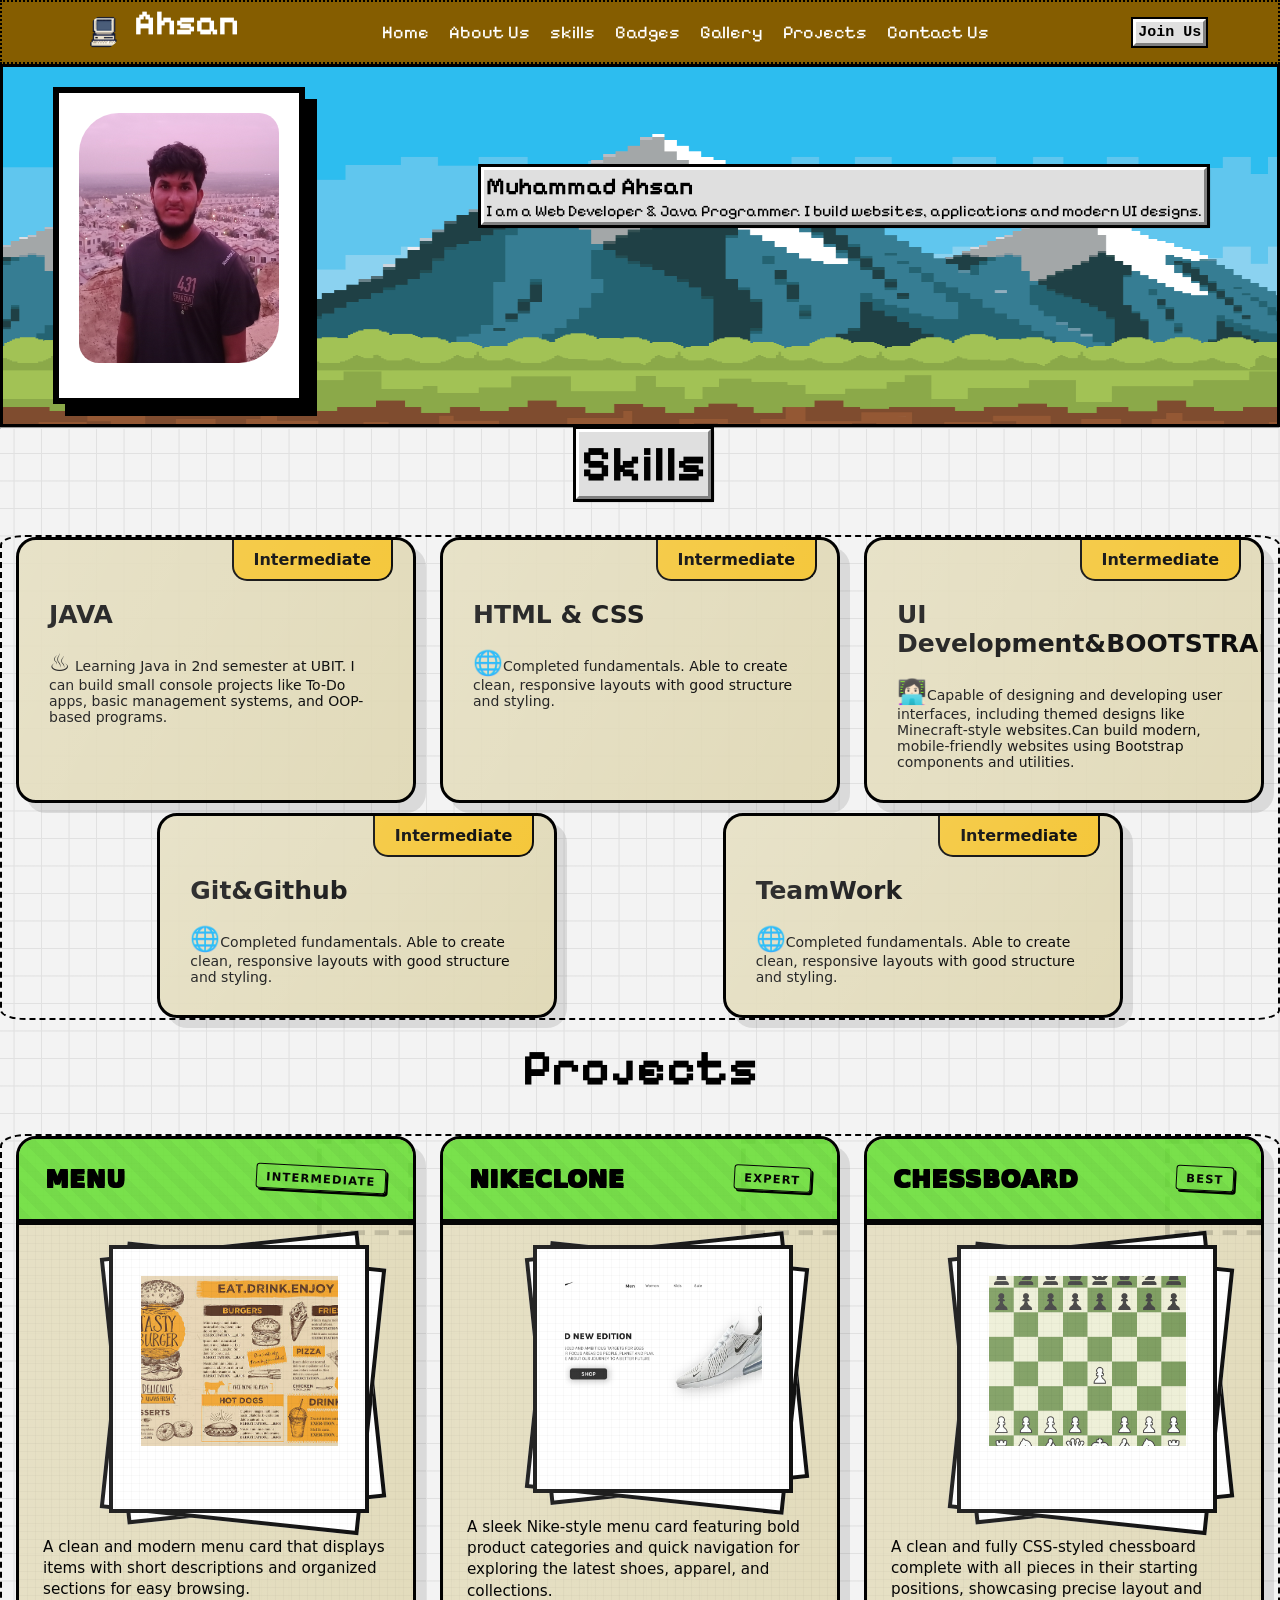
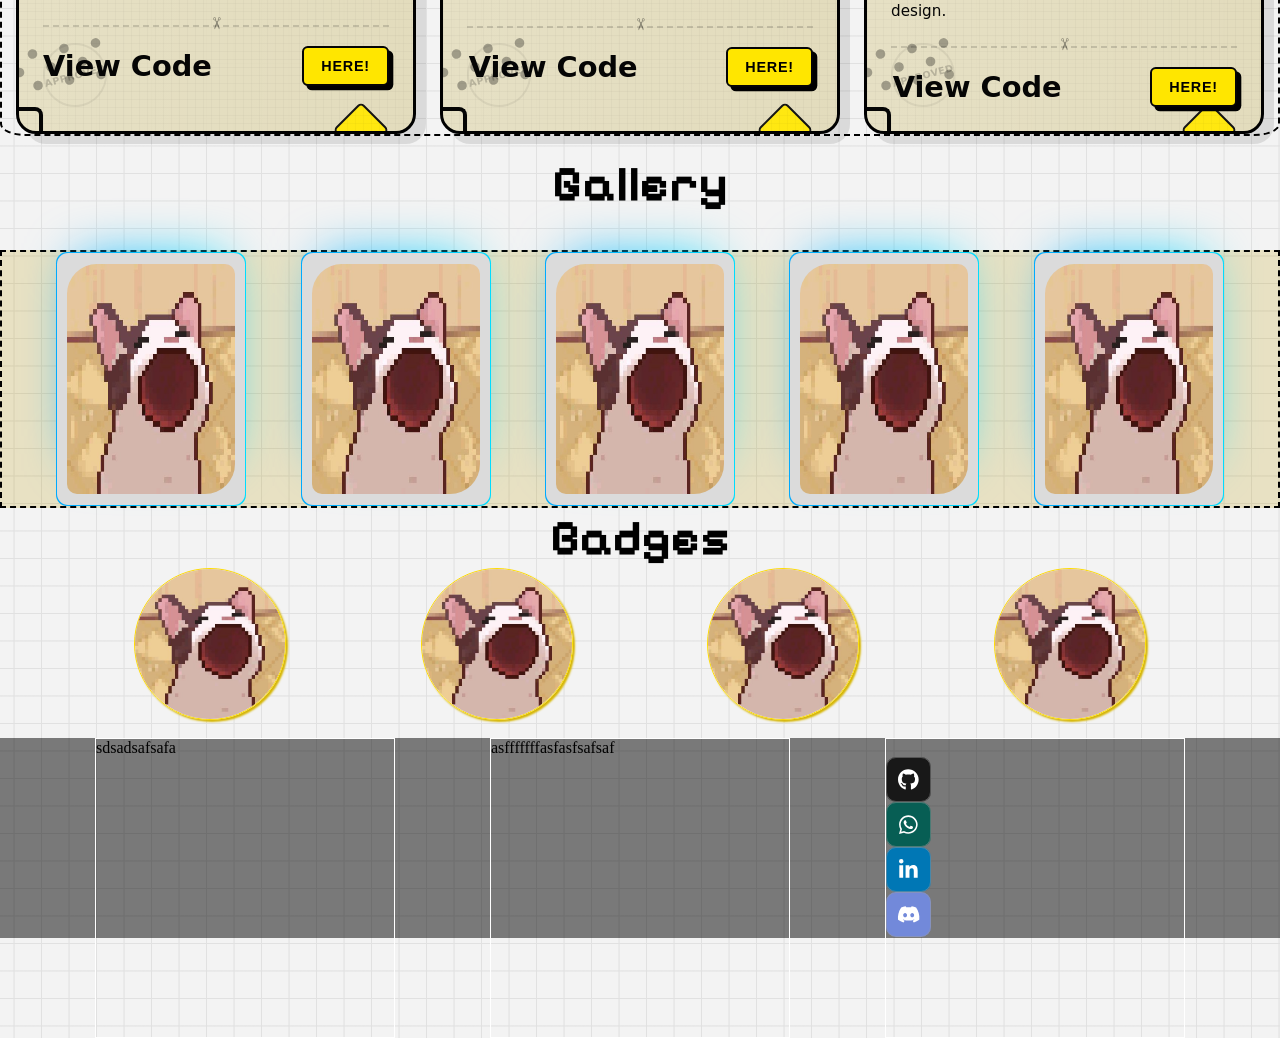
==== commit f6c630a6: "updatedanimations" ====
--- a/sas.html
+++ b/sas.html
@@ -10,27 +10,34 @@
 <link rel="preconnect" href="https://fonts.googleapis.com">
 <link rel="preconnect" href="https://fonts.gstatic.com" crossorigin>
 <link href="https://fonts.googleapis.com/css2?family=Jersey+25&family=VT323&display=swap" rel="stylesheet">
+<link
+    rel="stylesheet"
+    href="https://cdnjs.cloudflare.com/ajax/libs/animate.css/4.1.1/animate.min.css"
+  />
 <title>AHSAN</title>
 </head>
 <body>
     <nav class="Nav">
-        <div style="font-size: 30px;font-family: Pixelify Sans;color: white;"><b>Ahsan</b></div>
+        <div style="font-size: 30px;font-family: Pixelify Sans;color: white;display: flex; justify-content: center;">
+          <div><img src="Retro_PC.png" alt="" style="width: 60px;height: 60px;"></div>
+          <div> <h3 class="animate__animated animate__bounce ">Ahsan</h3></div>
+        </div>
         <div>
             <ul>
-                <li><a href="Home.html" target="_blank">Home</a></li>
-                <li><a href="AboutUs.html" target="_blank">About Us</a></li>
-               <li><a href="Progress.html" target="_blank">skills</a></li>
-                <li><a href="Progress.html" target="_blank">Badges</a></li>
-                 <li><a href="Progress.html" target="_blank">Gallery</a></li>
+                <li class="animate__animated animate__bounce "><a href="Home.html" target="_blank" >Home</a></li>
+                <li class="animate__animated animate__bounce "><a href="AboutUs.html" target="_blank">About Us</a></li>
+               <li class="animate__animated animate__bounce "><a href="Progress.html" target="_blank">skills</a></li>
+                <li class="animate__animated animate__bounce "><a href="Progress.html" target="_blank">Badges</a></li>
+                 <li class="animate__animated animate__bounce "><a href="Progress.html" target="_blank">Gallery</a></li>
                 
-                <li><a href="projects.html" target="_blank">Projects</a></li>
-                <li><a href="Contactus.html" target="_blank">Contact Us</a></li>
+                <li class="animate__animated animate__bounce "><a href="projects.html" target="_blank">Projects</a></li>
+                <li class="animate__animated animate__bounce "><a href="Contactus.html" target="_blank">Contact Us</a></li>
             </ul>
            
         </div>
-         <div>
+         <div class="animate__animated animate__bounce ">
            
-<button class="button">Join Us</button>
+<button class="button" >Join Us</button>
 
             </div>
     </nav>
@@ -44,8 +51,17 @@
 </div>
 
 <div style="padding-top: 100px; padding-right: 70px;font-family:Pixelify Sans;width: fit-content;">
-  <div style="border: 2px dotted black;box-shadow: 2px 2px 2px black;">
-    <h1>Muhammad Ahsan</h1>
+  <div style="border: 2px dotted black;box-shadow: 2px 2px 2px black;  cursor: pointer;
+  width:max-content;
+  height:min-content;
+  padding: 2px;
+  background-color: rgb(223, 223, 223);
+  border-left: 3px solid white;
+  border-top: 3px solid white;
+  border-right: 3px solid gray;
+  border-bottom: 3px solid gray;
+  outline: 3px solid black;">
+    <h1 class="animate__animated animate__zoomInDown " >Muhammad Ahsan</h1>
     <p>I am a Web Developer & Java Programmer. I build websites, applications and modern UI designs.</p>
   </div>
 
@@ -54,10 +70,19 @@
 </section>
 <hr>
 <Section>
-  <div style="text-align: center;"><h2 style="font-size: 50px;font-weight: 7000; font-family:Pixelify Sans ;">Skills</h2></div>
+  <div style="border: 2px dotted black;box-shadow: 2px 2px 2px black;  cursor: pointer;
+  width:max-content;
+  height:min-content;
+  padding: 2px;
+  background-color: rgb(223, 223, 223);
+  border-left: 3px solid white;
+  border-top: 3px solid white;
+  border-right: 3px solid gray;
+  border-bottom: 3px solid gray;
+  outline: 3px solid black;margin-left: 45%;"><h2 style="font-size: 50px;font-weight: 7000; font-family:Pixelify Sans ;">Skills</h2></div>
   <br>
   <br>
-  </Section>
+  
   <!-- CARDS  CARDS CARDS CARDS CARDS CARDS CARDSCARDSCARDSCARDSCARDSCARDSCARDSCARDSCARDSCARDS--> 
    <div class="Skillcard">
 <div class="card">
@@ -135,6 +160,7 @@
 
 </div>
 <br>
+</Section>
   <!-- CARDS  CARDS CARDS CARDS CARDS CARDS CARDSCARDSCARDSCARDSCARDSCARDSCARDSCARDSCARDSCARDS--> 
    
     <div style="text-align: center;"> <h2 style="font-family:Pixelify Sans;font-size: 50px;font-weight: 7000;">Projects</h2></div>
@@ -416,6 +442,64 @@
     <img src="Pop Cat Pixel Animation.jpeg" alt="" style="width: 150px;height: 150px; border-radius: 50%;padding:0px;">
     </div>
  </div>
-
+ <br>
+
+
+
+
+
+
+
+
+
+
+
+<footer style="display: flex;justify-content: space-evenly;">
+  <div style="width: 300px;height: 300px; border: 1px white solid;">
+    sdsadsafsafa
+  </div>
+<div style="width: 300px;height: 300px; border: 1px white solid;">asfffffffasfasfsafsaf</div>
+<div style="width: 300px;height: 300px; border: 1px white solid;">
+  <div class="scard" >
+  <button class="sbtn sc_github">
+    <span class="sicon">
+      <svg height="1.6em" viewBox="0 0 496 512" fill="white">
+        <path d="M165.9 397.4c0 2-2.3 3.6-5.2 3.6-3.3.3-5.6-1.3-5.6-3.6 0-2 2.3-3.6 5.2-3.6 3-.3 5.6 1.3 5.6 3.6zm-31.1-4.5c-.7 2 1.3 4.3 4.3 4.9 2.6 1 5.6 0 6.2-2s-1.3-4.3-4.3-5.2c-2.6-.7-5.5.3-6.2 2.3zm44.2-1.7c-2.9.7-4.9 2.6-4.6 4.9.3 2 2.9 3.3 5.9 2.6 2.9-.7 4.9-2.6 4.6-4.6-.3-1.9-3-3.2-5.9-2.9zM244.8 8C106.1 8 0 113.3 0 252c0 110.9 69.8 205.8 169.5 239.2 12.8 2.3 17.3-5.6 17.3-12.1 0-6.2-.3-40.4-.3-61.4 0 0-70 15-84.7-29.8 0 0-11.4-29.1-27.8-36.6 0 0-22.9-15.7 1.6-15.4 0 0 24.9 2 38.6 25.8 21.9 38.6 58.6 27.5 72.9 20.9 2.3-16 8.8-27.1 16-33.7-55.9-6.2-112.3-14.3-112.3-110.5 0-27.5 7.6-41.3 23.6-58.9-2.6-6.5-11.1-33.3 2.6-67.9 20.9-6.5 69 27 69 27 20-5.6 41.5-8.5 62.8-8.5s42.8 2.9 62.8 8.5c0 0 48.1-33.6 69-27 13.7 34.7 5.2 61.4 2.6 67.9 16 17.7 25.8 31.5 25.8 58.9 0 96.5-58.9 104.2-114.8 110.5 9.2 7.9 17 22.9 17 46.4 0 33.7-.3 75.4-.3 83.6 0 6.5 4.6 14.4 17.3 12.1C428.2 457.8 496 362.9 496 252 496 113.3 383.5 8 244.8 8z"/>
+      </svg>
+    </span>
+    <span class="sbg"></span>
+  </button>
+
+  <button class="sbtn sc_whatsapp">
+    <span class="sicon">
+      <svg xmlns="http://www.w3.org/2000/svg" height="1.6em" fill="white" viewBox="0 0 448 512">
+        <path d="M380.9 97.1C339 55.1 283.2 32 223.9 32c-122.4 0-222 99.6-222 222 0 39.1 10.2 77.3 29.6 111L0 480l117.7-30.9c32.4 17.7 68.9 27 106.1 27h.1c122.3 0 224.1-99.6 224.1-222 0-59.3-25.2-115-67.1-157zm-157 341.6c-33.2 0-65.7-8.9-94-25.7l-6.7-4-69.8 18.3L72 359.2l-4.4-7c-18.5-29.4-28.2-63.3-28.2-98.2 0-101.7 82.8-184.5 184.6-184.5 49.3 0 95.6 19.2 130.4 54.1 34.8 34.9 56.2 81.2 56.1 130.5 0 101.8-84.9 184.6-186.6 184.6zm101.2-138.2c-5.5-2.8-32.8-16.2-37.9-18-5.1-1.9-8.8-2.8-12.5 2.8-3.7 5.6-14.3 18-17.6 21.8-3.2 3.7-6.5 4.2-12 1.4-32.6-16.3-54-29.1-75.5-66-5.7-9.8 5.7-9.1 16.3-30.3 1.8-3.7 .9-6.9-.5-9.7-1.4-2.8-12.5-30.1-17.1-41.2-4.5-10.8-9.1-9.3-12.5-9.5-3.2-.2-6.9-.2-10.6-.2-3.7 0-9.7 1.4-14.8 6.9-5.1 5.6-19.4 19-19.4 46.3 0 27.3 19.9 53.7 22.6 57.4 2.8 3.7 39.1 59.7 94.8 83.8 35.2 15.2 49 16.5 66.6 13.9 10.7-1.6 32.8-13.4 37.4-26.4 4.6-13 4.6-24.1 3.2-26.4-1.3-2.5-5-3.9-10.5-6.6z"/>
+      </svg>
+    </span>
+    <span class="sbg"></span>
+  </button>
+
+  <button class="sbtn sc_linkedin">
+    <span class="sicon">
+      <svg fill="white" class="svgIcon" xmlns="http://www.w3.org/2000/svg" height="1.6em" viewBox="0 0 448 512">
+        <path d="M100.3 448H7.4V148.9h92.9zM53.8 108.1C24.1 108.1 0 83.5 0 53.8a53.8 53.8 0 0 1 107.6 0c0 29.7-24.1 54.3-53.8 54.3zM447.9 448h-92.7V302.4c0-34.7-.7-79.2-48.3-79.2-48.3 0-55.7 37.7-55.7 76.7V448h-92.8V148.9h89.1v40.8h1.3c12.4-23.5 42.7-48.3 87.9-48.3 94 0 111.3 61.9 111.3 142.3V448z"/>
+      </svg>
+    </span>
+    <span class="sbg"></span>
+  </button>
+
+  <button class="sbtn sc_discord">
+    <span class="sicon">
+      <svg xmlns="http://www.w3.org/2000/svg" height="1.4em" fill="white" viewBox="0 0 640 512">
+        <path d="M524.5 69.8a1.5 1.5 0 0 0 -.8-.7A485.1 485.1 0 0 0 404.1 32a1.8 1.8 0 0 0 -1.9 .9 337.5 337.5 0 0 0 -14.9 30.6 447.8 447.8 0 0 0 -134.4 0 309.5 309.5 0 0 0 -15.1-30.6 1.9 1.9 0 0 0 -1.9-.9A483.7 483.7 0 0 0 116.1 69.1a1.7 1.7 0 0 0 -.8 .7C39.1 183.7 18.2 294.7 28.4 404.4a2 2 0 0 0 .8 1.4A487.7 487.7 0 0 0 176 479.9a1.9 1.9 0 0 0 2.1-.7A348.2 348.2 0 0 0 208.1 430.4a1.9 1.9 0 0 0 -1-2.6 321.2 321.2 0 0 1 -45.9-21.9 1.9 1.9 0 0 1 -.2-3.1c3.1-2.3 6.2-4.7 9.1-7.1a1.8 1.8 0 0 1 1.9-.3c96.2 43.9 200.4 43.9 295.5 0a1.8 1.8 0 0 1 1.9 .2c2.9 2.4 6 4.9 9.1 7.2a1.9 1.9 0 0 1 -.2 3.1 301.4 301.4 0 0 1 -45.9 21.8 1.9 1.9 0 0 0 -1 2.6 391.1 391.1 0 0 0 30 48.8 1.9 1.9 0 0 0 2.1 .7A486 486 0 0 0 610.7 405.7a1.9 1.9 0 0 0 .8-1.4C623.7 277.6 590.9 167.5 524.5 69.8zM222.5 337.6c-29 0-52.8-26.6-52.8-59.2S193.1 219.1 222.5 219.1c29.7 0 53.3 26.8 52.8 59.2C275.3 311 251.9 337.6 222.5 337.6zm195.4 0c-29 0-52.8-26.6-52.8-59.2S388.4 219.1 417.9 219.1c29.7 0 53.3 26.8 52.8 59.2C470.7 311 447.5 337.6 417.9 337.6z"/>
+      </svg>
+    </span>
+    <span class="sbg"></span>
+  </button>
+</div>
+
+</div>
+
+</footer>
 </body>
 </html>
--- a/ss.css
+++ b/ss.css
@@ -100,6 +100,7 @@
   background-size: contain;
   background-repeat: no-repeat;
   background-size: 100% 390px;
+  border: 3px solid black;
 }
 /* From Uiverse.io by seoulchik */ 
 .card {
@@ -872,3 +873,89 @@
 .uni-glitch {
   animation: uni-glitch 0.3s infinite;
 }
+footer{
+  width: 100%;
+  height: 200px;
+  background-color: #00000080;
+}
+
+
+
+
+.scard {
+  height: fit-content;
+  width: fit-content;
+  display:inline;
+  align-items: center;
+  justify-content: center;
+  gap: 20px;
+  background: rgba(255, 255, 255, 0);
+  padding: 20px 25px;
+  border-radius: 14px;
+}
+
+.sbtn {
+  width: 45px;
+  height: 45px;
+  display: flex;
+  align-items: center;
+  justify-content: center;
+  border: none;
+  background-color: transparent;
+  position: relative;
+  border-radius: 7px;
+  cursor: pointer;
+  transition: all 0.3s;
+}
+
+.sicon {
+  width: 100%;
+  height: 100%;
+  display: flex;
+  align-items: center;
+  justify-content: center;
+  background-color: transparent;
+  backdrop-filter: blur(0px);
+  letter-spacing: 0.8px;
+  border-radius: 10px;
+  transition: all 0.3s;
+  border: 1px solid rgba(156, 156, 156, 0.466);
+  z-index: 2;
+}
+
+.sbg {
+  position: absolute;
+  width: 100%;
+  height: 100%;
+  background: #181818;
+  z-index: 1;
+  border-radius: 10px;
+  pointer-events: none;
+  transition: all 0.3s;
+  font-size: 0px;
+}
+
+.sc_github .sbg {
+  background: #181818;
+}
+.sc_linkedin .sbg {
+  background: #0077b5;
+}
+.sc_whatsapp .sbg {
+  background: #075e54;
+}
+.sc_discord .sbg {
+  background: #7289da;
+}
+
+.sbtn:hover .sbg {
+  transform: scale(1.5);
+  font-size: 20px;
+  color: white;
+}
+
+.sbtn:hover .sicon {
+  border: 1px solid rgba(216, 216, 216, 0.466);
+  background-color: rgba(209, 209, 209, 0.466);
+  backdrop-filter: blur(4px);
+}
